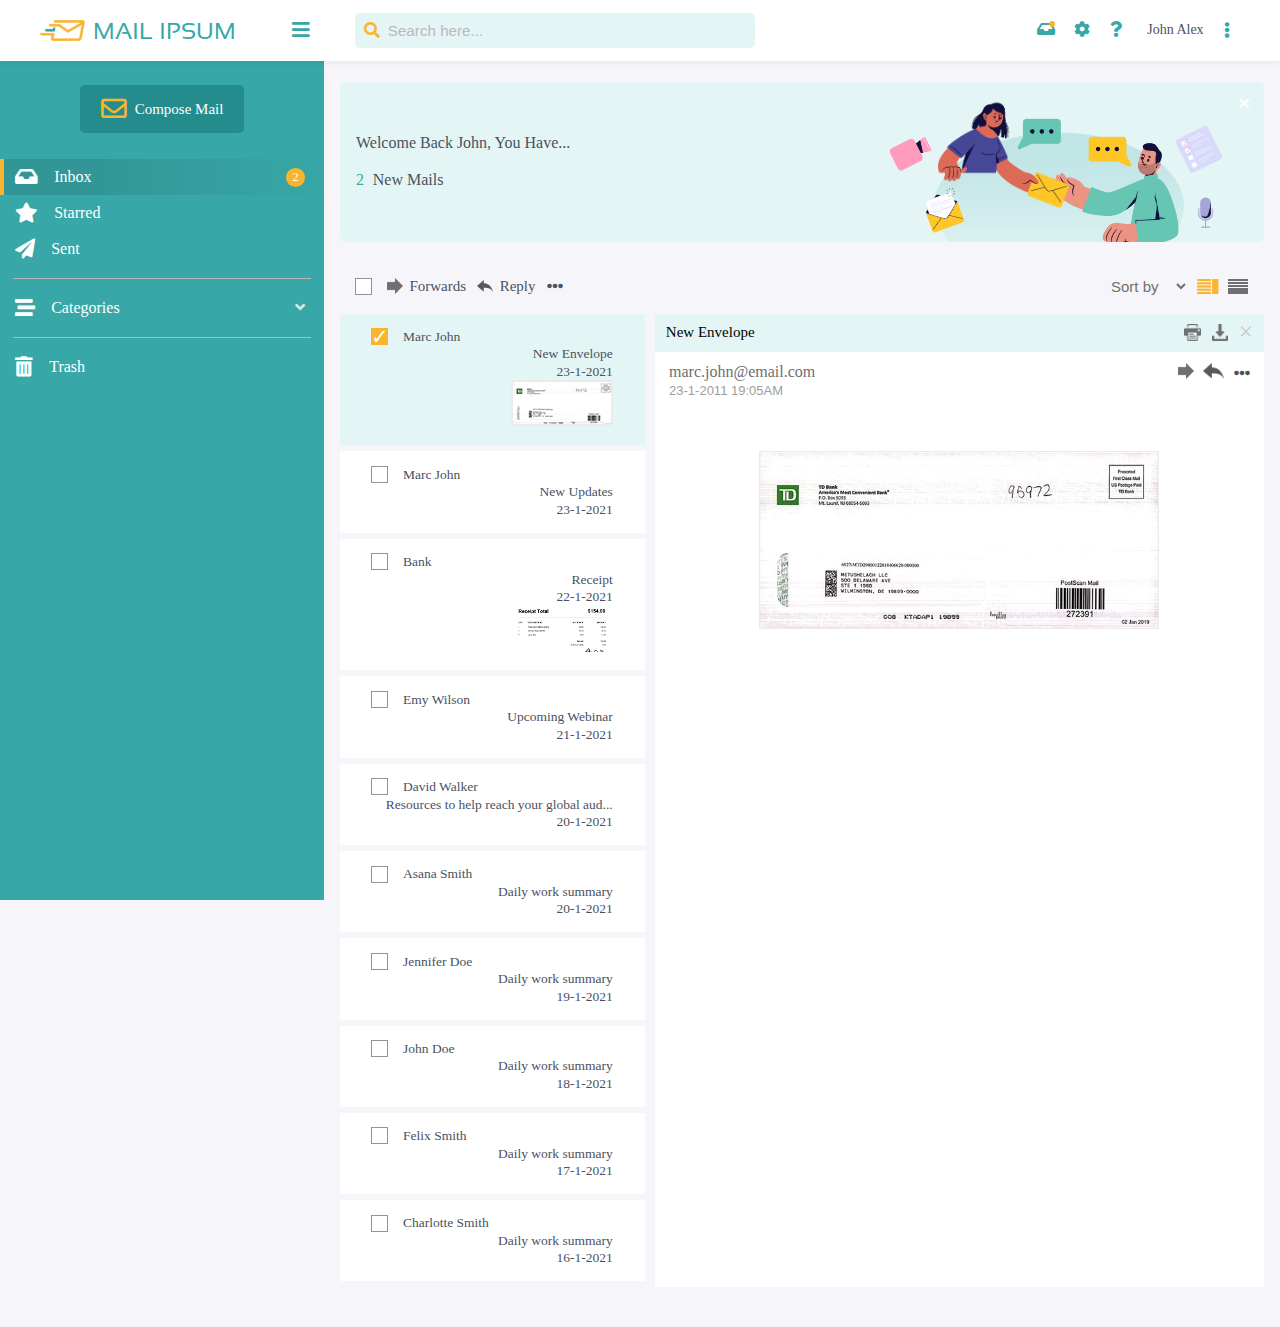
==== Static/index2.html @ b6749c0c "first commit" ====
<!DOCTYPE html>
<html lang="en" dir="ltr">

<head>
    <meta charset="UTF-8">
    <meta http-equiv="X-UA-Compatible" content="IE=edge">
    <meta name="viewport" content="width=device-width, initial-scale=1.0">
    <link rel="stylesheet" href="../Style/index.css" />
    <link rel="stylesheet" href="../Assets/fontawesome-free-5.15.4-web/css/all.min.css" />
    <title>Mail Ipsum</title>
</head>

<body>  
    <!-- app root -->
    <div id="app">
            <!-- header -->
            <header class="header">
                <div class="header--inner flex-row-center">
                    <div class="logo--box flex-row-center">
                        <div class="logo--box--inner flex-row">
                            <img class="logo" src="../Assets/Electron-Builder.png" alt="logo" />
                            <span>Mail Ipsum</span>  
                        </div>
                        <label class="nav--toggler with__active__effect" type="checkbox" for="navToggler" name="navToggler">
                            <i class="fas fa-bars"></i>
                        </label>
                    </div>
                    <div class="header--toolbox--nav flex-row">
                        <div class="header--middle flex-row-center">
                            <form class="search--bar">
                                <i class="fas fa-search"></i>
                                <input type="text" autocomplete="true" spellcheck="true" id="searchBar" placeholder="Search here..." />
                            </form>
                        </div>
                        <div class="header--right flex-row-center">
                            <nav class="header--nav">
                                <ul class="flex-row-center">
                                    <li><a href="#"><i class="fas fa-inbox notified"></i></a></li>
                                    <li><a href="#"><i class="fas fa-cog"></i></a></li>
                                    <li><a href="#"><i class="fas fa-question"></i></a></li>
                                </ul>
                            </nav>
                            <div class="user--info flex-row-center">
                                <span>John Alex</span>
                                <i class="fas fa-ellipsis-v with__active__effect"></i>
                            </div>
                        </div>  
                    </div>
                </div>
            </header> 

        <main id="appLayout" class="flex-row">
                <!-- nav toggler -->
                <input type="checkbox" id="navToggler" name="navToggler" />
            <!-- sidebar -->
            <aside id="sidebar">
                <div class="sidebar--top">
                    <div class="sidebar--top--inner flex-row">
                        <button><i class="far fa-envelope"></i> <span>Compose Mail</span></button>   
                    </div>
                </div>
                <nav class="sidebar--nav">
                    <ul class="nav--group">
                        <li class="active__route">
                            <a href="#">
                                <i class="fas fa-inbox"></i>
                                <span>Inbox</span>
                            </a>
                            <span class="notifications__count"><i>2</i></span>
                        </li>
                        <li>
                            <a href="#">
                                <i class="fas fa-star"></i>
                                <span>Starred</span>
                            </a>
                            <span class="notifications__count"></span>
                        </li>
                        <li>
                            <a href="#">
                                <i class="fas fa-paper-plane"></i>
                                <span>Sent</span>
                            </a>
                            <span class="notifications__count"></span>
                        </li>
                    </ul>
                    <div class="nav--divider"></div>
                    <ul class="nav--group">
                        <li class="collapsable--nav--list">
                            <div id="categoriesCollapser" class="flex-row-center">
                                    <a href="#">
                                        <i class="fas fa-stream"></i> 
                                        <span>Categories</span>
                                    </a>
                                    <span >
                                       <span class="notifications__count"></span>  
                                       <i class="fas fa-angle-down categories--expansion--indicator"></i>    
                                    </span>
                            </div>

                            <ul class="categories--nested--list">
                                <li><a href="#">social</a></li>
                                <li><a href="#">updates</a></li>
                                <li><a href="#">Forums</a></li>
                                <li><a href="#">Promotions</a></li>
                            </ul>
                        </li>
                    </ul>
                    <div class="nav--divider"></div>
                    <ul class="nav--group">
                        <li>
                            <a href="#">
                                <i class="fas fa-trash-alt"></i>
                                <span>Trash</span>
                            </a>
                            <span class="notifications__count"></span>
                        </li>
                    </ul>
                </nav>
            </aside>
            <!-- screens -->
            <section id="screens">
                <div class="screens--inner">
                    <!-- message alert -->
                    <div class="msg--alert flex-row"> 
                        <span class="close__alert">&times;</span>
                        <div class="message--text">
                            <p>
                                <strong>Welcome Back John,</strong>
                                You have...
                            </p>
                            <br />
                            <p>
                                <strong class="highlight">2</strong>  
                                New Mails
                            </p>
                        </div>
                        <div class="message--art">
                            <div class="art--circle">
                                <img class="art__msg__woman" alt="" src="../Assets/958ec0eab3eb37adb05990e3848cdf75.png"/>
                                <img class="art__msg__man" alt="" src="../Assets/060139968bece9aef2ef6c5a37c07486.png"/>
                                <img class="art__woman" alt="" src="../Assets/531dca65ab46dd3497db791d394683af.png"/>
                                <img class="art__man" alt="" src="../Assets/079ce535c5fac0b1ce00e9073f31480f.png"/>
                                <img class="art__msg__evelope" alt="" src="../Assets/a2243d018b46805623d3606b695251f4.png"/>
                                <img class="art__cam" alt="" src="../Assets/89f99aacda6576ec91ab957ff9654a57.png"/>
                                <img class="art__notes" alt="" src="../Assets/7ec743c0b4843f529fd54a1ffdb56cbe.png">
                                <img class="art__mic" alt="" src="../Assets/1afcfb9bcef2c232f504c30275015518.png">
                            </div>
                        </div>
                    </div>
                    <!-- grid -->
                    <div id="grid">
                        <div class="grid--inner">
                            <div class="grid--header grid-row flex-row">
                                <div class="gr--header--left flex-row-center">
                                    <input type="checkbox" name="grid--checkbox" />
                                    <div class="upper--toolbox flex-row-center">
                                      <img src="../Assets/883ced66d65297425d2abbce168692fa.png" alt=""/>
                                      <span>Forwards</span>  
                                    </div>
                                    <div class="upper--toolbox flex-row-center">
                                      <img src="../Assets/681166315a29b28bfdde437fd691f94c.png" alt=""/>
                                      <span>Reply</span> 
                                    </div>
                                    <i class="fas fa-ellipsis-h"></i>
                                </div>
                                <div class="gr--header--right flex-row-center">
                                    <select >
                                        <option disabled selected>Sort by</option>
                                        <option>option #1</option>
                                        <option>option #2</option>
                                    </select>
                                    <div class="sort--btns flex-row">
                                        <a href="../index.html">
                                            <img src="../Assets/e0958343efb0f6c6346195f4654121c8.png" alt="sort up"/> 
                                        </a>
                                       <a href="./index2.html">
                                            <img src="../Assets/641b4a4e8b73e8cda65ac38c469f146d.png" alt="sort down"/>
                                       </a>
                                    </div>
                                </div>
                            </div>
                            <div class="reply--grid flex-row">
                                <table id="gridData" >
                                    <tbody data-grid-type="2" class="grid--body">
                                          <!-- data is statically generated from fixtures -->
                                    </tbody>
                                </table>
                                <div class="reply--envelope">
                                    <div class="env--header flex-row-center">
                                        <p>New Envelope</p>
                                        <div class="env--tools flex-row-center">
                                            <img src="../Assets/3829c4826843c9b62bb0d5764239a38a.png" alt=""/>
                                            <img src="../Assets/e9c4a0856d335a7aa000b9d6a5afe695.png" alt=""/>
                                            <span>&times;</span>
                                        </div>
                                    </div>
                                    <div class="env--body">
                                        <div class="body--top flex-row">
                                            <div class="sender--info">
                                                <p>marc.john@email.com</p>
                                                <small>23-1-2011 19:05AM</small>
                                            </div>
                                            <div class="email--tools">
                                                <img src="../Assets/883ced66d65297425d2abbce168692fa.png" alt="" />
                                                <img src="../Assets/681166315a29b28bfdde437fd691f94c.png" alt="" />
                                                <i class="fas fa-ellipsis-h"></i>
                                            </div>
                                        </div>
                                        <div class="env--content">
                                            <img src="../Assets/61d56f37b81be7203b70d1c8463e7c96.png" alt="" loading="lazy"/>
                                        </div>
                                    </div>
                                </div>
                            </div>
                        </div>
                    </div>
                </div>
            </section>
        </main>  

    </div>
    <!-- Scripts -->
    <script defer src="../Scripts/script.js" ></script>
</body>

</html>
---- Style/index.css ----
@import url(../Assets/Fonts/fonts.css);
* {
  padding: 0;
  margin: 0;
}

*,
*:before,
*:after {
  -webkit-box-sizing: border-box;
          box-sizing: border-box;
}

html {
  line-height: 1.15;
  -webkit-text-size-adjust: 100%;
}

html,
body {
  height: 100%;
  width: 100%;
}

body,
#app {
  background-color: var(--more-lighter-gray);
  -webkit-user-select: none;
     -moz-user-select: none;
      -ms-user-select: none;
          user-select: none;
  min-height: 100vh;
  overflow-x: hidden;
  font-family: Fira Sans, sans-serif;
}

/* Root */
:root {
  /* Paddings */
  --desktop-padding-top: 80px;
  --desktop-padding-bottom: 30px;
  --padding-sides: 9vw;
  /* margins */
  --default-layout-size: 324px;
  --minimized-layout-size: 50px;
  --player-height-size: 80px;
  /* heights */
  --height-header: 50px;
  /* colors */
  --primary-clr: #38A7A7;
  --secondary-clr: #E4F5F5;
  --tertiary-clr: #F9B52E;
  --quaternary-clr: #ffffff;
  --dark-gray: #B8B8B8;
  --ultra-white: #fff;
  --ultra-black: #000;
  --gray: #dbdbdb;
  --light-gray: #bababa;
  --lighter-gray: #e4e4e4;
  --more-lighter-gray: #F6F6FA;
  --text-gray: #74706b;
  --text-black: #4a525f;
  --text-dark-black: #363636;
  --dark-green: #248C8C;
  --light-red: #ed4956;
  --light-primary-clr: rgba(49, 194, 124, 0.12);
  --transparent-black: rgba(0, 0, 0, 0.1);
  --dark-yellow: rgb(66, 62, 3);
  /* letter spacing */
  --spacing: 0.25rem;
  /* border radius */
  --radius: 0.5rem;
  --radius-curved: 1.5rem;
  --main-radius: 5px;
  /* font-sizes */
  /* static */
  --font-size-sm: 14px;
  /* responsize */
  --font-size-x-small: 0.75em;
  --font-size-small: 0.875em;
  --font-size-medium: 0.95em;
  --font-size-medium-x: 1.2em;
  --font-size-large: 1.25em;
  --font-size-x-large: 1.5em;
  --font-size-xx-large: 1.6rem;
  --font-size-xxx-large: 1.8em;
  /* font weights */
  --font-weight: 400;
  --font-weight-medium: 500;
  --font-weight-heavy: 700;
  --font-weight-x-heavy: 900;
  /* font families */
  --font-fam-main: serif;
  /* transitions */
  --transition-mild: 500ms ease all;
  --transition-medium: all 1s ease;
  --transition-normal: all 0.3s linear;
  --row-transition-3s: 0.3s linear;
  --row-transition-2s: 0.2s linear;
  /* font families */
  --main-font-fam: "Roboto", "sans-serif";
  --sansation-font-fam: "Sansation", "sans-serif";
  /* shadows */
  --header-shadow: 0 1px 6px rgba(0, 0, 0, 0.08);
  --slight-shadow: 0 1px 15px rgba(0, 0, 0, 0.08);
  --light-shadow: 0 5px 15px rgba(0, 0, 0, 0.1);
  --dark-shadow: 0 5px 15px rgba(0, 0, 0, 0.2);
  /* z-index's */
  --z-header-close-btn: 10;
  --z-header: 150;
  --z-sidebar: 100;
  --z-modal-backdrop: 300;
  --z-modal-inner: 350;
}

/* themes */
/* Global classes */
img {
  overflow: hidden;
}

h1,
h2,
h3,
h4,
h5,
h6 {
  font-style: normal;
  font-family: var(--main-font-fam);
  margin-top: 0;
}

h1,
h2,
h3,
h4,
h5,
h6,
p,
strong,
span,
i {
  font-family: var(--main-font-fam);
  color: var(--text-black);
}

.modal--backdrop {
  position: fixed;
  inset: 0 0;
  width: 100%;
  height: 100vh;
  background-color: rgba(0, 0, 0, 0.5);
}

.flex-row {
  display: -webkit-box;
  display: -ms-flexbox;
  display: flex;
  -webkit-box-orient: horizontal;
  -webkit-box-direction: normal;
      -ms-flex-direction: row;
          flex-direction: row;
}

.flex-row-center {
  display: -webkit-box;
  display: -ms-flexbox;
  display: flex;
  -webkit-box-orient: horizontal;
  -webkit-box-direction: normal;
      -ms-flex-direction: row;
          flex-direction: row;
  -webkit-box-align: center;
      -ms-flex-align: center;
          align-items: center;
}

.flex-column {
  display: -webkit-box;
  display: -ms-flexbox;
  display: flex;
  -webkit-box-orient: vertical;
  -webkit-box-direction: normal;
      -ms-flex-direction: column;
          flex-direction: column;
}

.disabled {
  cursor: not-allowed;
  opacity: 0.5;
}

.with__active__effect:active {
  background-color: var(--secondary-clr);
  border-radius: 0.2rem;
}

.highlight {
  color: var(--primary-clr);
}

table {
  border-collapse: collapse;
  margin: 0;
  padding: 0;
  width: 100%;
}

/* --xx-- Global classes end --xx-- */
#app #navToggler {
  display: none;
}

#app #navToggler:checked + aside#sidebar {
  width: var(--minimized-layout-size) !important;
}

@media only screen and (min-width: 670px) {
  #app #navToggler:checked + aside#sidebar .sidebar--nav .nav--group span, #app #navToggler:checked + aside#sidebar .sidebar--top .sidebar--top--inner {
    display: none;
  }
  #app #navToggler:checked + aside#sidebar .categories--nested--list.expanded {
    height: 0;
  }
}

#app header.header {
  position: fixed;
  top: 0;
  width: 100%;
  left: 0;
  z-index: var(--z-header);
  -webkit-box-shadow: var(--header-shadow);
          box-shadow: var(--header-shadow);
}

#app header.header .header--inner {
  margin-right: 0rem;
  width: 100%;
  width: 100%;
  padding: 0.8rem 2.5rem;
  background-color: var(--quaternary-clr);
}

#app header.header .header--inner .header--toolbox--nav {
  width: 100%;
  -webkit-box-align: center;
      -ms-flex-align: center;
          align-items: center;
  -webkit-box-pack: justify;
      -ms-flex-pack: justify;
          justify-content: space-between;
}

#app header.header .header--inner .nav--toggler {
  cursor: pointer;
  display: -ms-grid;
  display: grid;
  place-content: center;
  padding: 0.1rem 0.5rem;
  margin-right: 0.3rem;
}

#app header.header .header--inner .nav--toggler i {
  font-size: var(--font-size-large);
  color: var(--primary-clr);
}

#app header.header .header--inner .logo--box {
  width: 300px;
  -webkit-box-align: center;
      -ms-flex-align: center;
          align-items: center;
}

#app header.header .header--inner .logo--box .logo--box--inner {
  margin-right: 3rem;
}

#app header.header .header--inner .logo--box .logo--box--inner img.logo {
  margin-right: 0.5rem;
  width: 45px;
  -o-object-fit: contain;
     object-fit: contain;
}

#app header.header .header--inner .logo--box .logo--box--inner span {
  white-space: nowrap;
  font-weight: 500;
  color: var(--primary-clr);
  text-transform: uppercase;
  font-size: var(--font-size-x-large);
  font-family: var(--sansation-font-fam);
}

#app header.header .header--middle {
  -ms-flex-item-align: start;
      align-self: flex-start;
}

#app header.header .header--middle .search--bar {
  width: 100%;
  position: relative;
}

#app header.header .header--middle .search--bar i.fa-search {
  position: absolute;
  top: 50%;
  -webkit-transform: translate(0, -50%);
          transform: translate(0, -50%);
  left: 0.6rem;
  color: var(--tertiary-clr);
}

#app header.header .header--middle .search--bar input#searchBar {
  width: 400px;
  padding: 0.5rem 0.5rem 0.5rem 2rem;
  background-color: var(--secondary-clr);
  border: none;
  border-radius: var(--main-radius);
  font-size: var(--font-size-medium);
  border: 1px solid transparent;
  -webkit-transition: var(--row-transition-3s);
  transition: var(--row-transition-3s);
  -webkit-transition-property: border-color;
  transition-property: border-color;
  color: var(--text-black);
}

#app header.header .header--middle .search--bar input#searchBar::-webkit-input-placeholder {
  color: var(--light-gray);
  font-weight: var(--font-weight-medium);
}

#app header.header .header--middle .search--bar input#searchBar:-ms-input-placeholder {
  color: var(--light-gray);
  font-weight: var(--font-weight-medium);
}

#app header.header .header--middle .search--bar input#searchBar::-ms-input-placeholder {
  color: var(--light-gray);
  font-weight: var(--font-weight-medium);
}

#app header.header .header--middle .search--bar input#searchBar::placeholder {
  color: var(--light-gray);
  font-weight: var(--font-weight-medium);
}

#app header.header .header--middle .search--bar input#searchBar:hover {
  border-color: var(--gray);
}

#app header.header .header--middle .search--bar input#searchBar:focus {
  outline: none;
  border-color: var(--primary-clr);
}

#app header.header .header--right .header--nav {
  margin-right: 1rem;
}

#app header.header .header--right .header--nav ul {
  padding: 0;
  list-style: none;
}

#app header.header .header--right .header--nav ul li {
  padding: 0;
}

#app header.header .header--right .header--nav ul li a {
  padding: 0.7rem 0.6rem;
  margin-right: 0.2rem;
  color: var(--primary-clr);
}

#app header.header .header--right .header--nav ul li a:last-of-type {
  margin-right: 0;
}

#app header.header .header--right .header--nav ul li a i {
  color: inherit;
}

#app header.header .header--right .header--nav ul li a:hover {
  -webkit-filter: brightness(1.1);
          filter: brightness(1.1);
}

#app header.header .header--right .header--nav ul li a i.notified {
  position: relative;
}

#app header.header .header--right .header--nav ul li a i.notified::after {
  content: "";
  position: absolute;
  top: 0;
  right: 0;
  border-radius: 50%;
  width: 6px;
  height: 6px;
  background-color: var(--tertiary-clr);
}

#app header.header .header--right .header--nav ul li:active {
  background-color: var(--secondary-clr);
  border-radius: 0.2rem;
}

#app header.header .header--right .user--info span {
  margin-right: 0.7rem;
  text-transform: capitalize;
  font-size: var(--font-size-sm);
}

#app header.header .header--right .user--info i {
  padding: 0.2rem 0.6rem;
  cursor: pointer;
  color: var(--primary-clr);
}

#app #appLayout {
  padding: 0;
}

#app #appLayout #sidebar {
  overflow: auto hidden;
  width: var(--default-layout-size);
  height: 100vh;
  background-color: var(--primary-clr);
  position: fixed;
  top: 0;
  left: 0;
  -webkit-transition: 0.3s linear;
  transition: 0.3s linear;
  -webkit-transition-property: width, background-color;
  transition-property: width, background-color;
  z-index: var(--z-sidebar);
  padding: calc(var(--height-header) + 1rem) 0 1rem 0rem;
}

#app #appLayout #sidebar .sidebar--top {
  min-height: 40px;
}

#app #appLayout #sidebar .sidebar--top .sidebar--top--inner {
  padding: 1.2rem;
  -webkit-box-align: center;
      -ms-flex-align: center;
          align-items: center;
  -webkit-box-pack: center;
      -ms-flex-pack: center;
          justify-content: center;
}

#app #appLayout #sidebar .sidebar--top .sidebar--top--inner button {
  cursor: pointer;
  display: -webkit-box;
  display: -ms-flexbox;
  display: flex;
  -webkit-box-align: center;
      -ms-flex-align: center;
          align-items: center;
  border: none;
  border-radius: var(--main-radius);
  -webkit-transition: var(--row-transition-3s);
  transition: var(--row-transition-3s);
  -webkit-transition-property: -webkit-filter;
  transition-property: -webkit-filter;
  transition-property: filter;
  transition-property: filter, -webkit-filter;
  white-space: nowrap;
  text-overflow: ellipsis;
  overflow: hidden;
  max-width: 100%;
  background-color: var(--dark-green);
  padding: 0.7rem 1.3rem;
}

#app #appLayout #sidebar .sidebar--top .sidebar--top--inner button i {
  color: var(--tertiary-clr);
  margin-right: 0.5rem;
  font-size: var(--font-size-xx-large);
}

#app #appLayout #sidebar .sidebar--top .sidebar--top--inner button span {
  text-transform: capitalize;
  font-size: 15px;
  color: var(--ultra-white);
}

#app #appLayout #sidebar .sidebar--top .sidebar--top--inner button:hover {
  -webkit-filter: brightness(0.92);
          filter: brightness(0.92);
}

#app #appLayout #sidebar .sidebar--nav .nav--divider {
  background-color: var(--dark-gray);
  height: 1px;
  width: 92%;
  margin: 0.3rem auto 0.3rem;
}

#app #appLayout #sidebar .sidebar--nav ul.nav--group {
  padding: 0.4rem 0 0.4rem;
  list-style: none;
}

#app #appLayout #sidebar .sidebar--nav ul.nav--group li {
  cursor: pointer;
  border-left: 4px solid transparent;
  display: -webkit-box;
  display: -ms-flexbox;
  display: flex;
  -webkit-box-align: center;
      -ms-flex-align: center;
          align-items: center;
  -webkit-box-pack: justify;
      -ms-flex-pack: justify;
          justify-content: space-between;
  padding: 0.5rem 0.6rem 0.5rem 0.7rem;
  -webkit-transition: var(--row-transition-3s);
  transition: var(--row-transition-3s);
  -webkit-transition-property: background, border-color;
  transition-property: background, border-color;
}

#app #appLayout #sidebar .sidebar--nav ul.nav--group li a {
  display: -webkit-box;
  display: -ms-flexbox;
  display: flex;
  -webkit-box-align: center;
      -ms-flex-align: center;
          align-items: center;
  color: var(--ultra-white);
  text-decoration: none;
}

#app #appLayout #sidebar .sidebar--nav ul.nav--group li a i {
  margin-right: 1rem;
  color: inherit;
  font-size: var(--font-size-large);
}

#app #appLayout #sidebar .sidebar--nav ul.nav--group li a span {
  text-transform: capitalize;
  color: inherit;
}

#app #appLayout #sidebar .sidebar--nav ul.nav--group li:hover {
  background-color: rgba(229, 245, 245, 0.1);
}

#app #appLayout #sidebar .sidebar--nav ul.nav--group li .notifications__count {
  margin-right: 0.6rem;
}

#app #appLayout #sidebar .sidebar--nav ul.nav--group li .notifications__count i {
  border-radius: 50%;
  font-style: normal;
  text-align: center;
  padding: 0.150rem 0.4rem;
  background-color: var(--tertiary-clr);
  color: var(--ultra-white);
  font-size: var(--font-size-x-small);
}

#app #appLayout #sidebar .sidebar--nav ul.nav--group li.active__route {
  border-left-color: var(--tertiary-clr);
  background: -webkit-gradient(linear, left top, right top, color-stop(30%, rgba(0, 0, 0, 0.1)), to(#38a7a7));
  background: linear-gradient(to right, rgba(0, 0, 0, 0.1) 30%, #38a7a7);
}

#app #appLayout #sidebar .sidebar--nav ul.nav--group li.collapsable--nav--list {
  display: block;
  width: 100%;
}

#app #appLayout #sidebar .sidebar--nav ul.nav--group li.collapsable--nav--list:hover {
  background-color: transparent;
}

#app #appLayout #sidebar .sidebar--nav ul.nav--group li.collapsable--nav--list #categoriesCollapser {
  -webkit-box-pack: justify;
      -ms-flex-pack: justify;
          justify-content: space-between;
}

#app #appLayout #sidebar .sidebar--nav ul.nav--group li.collapsable--nav--list #categoriesCollapser .categories--expansion--indicator {
  padding: 0rem 0.6rem;
  color: var(--lighter-gray);
  -webkit-transition: -webkit-transform var(--row-transition-2s);
  transition: -webkit-transform var(--row-transition-2s);
  transition: transform var(--row-transition-2s);
  transition: transform var(--row-transition-2s), -webkit-transform var(--row-transition-2s);
}

#app #appLayout #sidebar .sidebar--nav ul.nav--group li.collapsable--nav--list .categories--nested--list {
  -webkit-transition: var(--row-transition-3s);
  transition: var(--row-transition-3s);
  -webkit-transition-property: height;
  transition-property: height;
  padding-left: 1.3rem;
  height: 0;
  overflow: hidden;
}

#app #appLayout #sidebar .sidebar--nav ul.nav--group li.collapsable--nav--list .categories--nested--list li {
  text-transform: capitalize;
}

#app #appLayout #sidebar .sidebar--nav ul.nav--group li.collapsable--nav--list .categories--nested--list li:first-child {
  margin-top: 0.6rem;
}

#app #appLayout #sidebar .sidebar--nav ul.nav--group li.collapsable--nav--list ul.categories--nested--list.expanded {
  height: auto;
}

#app #appLayout section#screens {
  width: 100%;
  display: block;
  position: relative;
  padding-top: calc(var(--height-header) + 1rem);
  margin-left: var(--default-layout-size);
  min-height: 100vh;
  -webkit-transition: var(--row-transition-3s);
  transition: var(--row-transition-3s);
  -webkit-transition-property: margin-left, background-color;
  transition-property: margin-left, background-color;
}

#app #appLayout section#screens .screens--inner {
  width: 100%;
  padding: 1rem;
}

#app #appLayout section#screens .screens--inner .msg--alert {
  position: relative;
  padding: 0.4rem 1rem;
  width: 100%;
  -webkit-box-align: center;
      -ms-flex-align: center;
          align-items: center;
  -webkit-box-pack: justify;
      -ms-flex-pack: justify;
          justify-content: space-between;
  -ms-flex-wrap: wrap;
      flex-wrap: wrap;
  background-color: var(--secondary-clr);
  border-radius: var(--main-radius);
  overflow: hidden;
}

#app #appLayout section#screens .screens--inner .msg--alert .close__alert {
  cursor: pointer;
  z-index: var(--z-header-close-btn);
  position: absolute;
  top: 0.5rem;
  color: var(--ultra-white);
  right: 0.8rem;
  font-size: var(--font-size-x-large);
  font-weight: var(--font-weight-heavy);
}

#app #appLayout section#screens .screens--inner .msg--alert .message--text p {
  text-transform: capitalize;
  font-weight: 300;
}

#app #appLayout section#screens .screens--inner .msg--alert .message--text .highlight {
  margin-right: 0.3rem;
}

#app #appLayout section#screens .screens--inner .msg--alert .message--art {
  position: relative;
  min-height: 147px;
}

#app #appLayout section#screens .screens--inner .msg--alert .message--art .art--circle {
  position: absolute;
  bottom: -50%;
  -webkit-transform: translate(0, -20%);
          transform: translate(0, -20%);
  width: 250px;
  height: 100%;
  right: 4rem;
  border-radius: 50%;
  background: -webkit-gradient(linear, left top, left bottom, color-stop(20%, rgba(56, 167, 167, 0.2)), to(#e4f5f5));
  background: linear-gradient(to bottom, rgba(56, 167, 167, 0.2) 20%, #e4f5f5);
}

#app #appLayout section#screens .screens--inner .msg--alert .message--art .art--circle img {
  -o-object-fit: contain;
     object-fit: contain;
}

#app #appLayout section#screens .screens--inner .msg--alert .message--art .art--circle .art__woman, #app #appLayout section#screens .screens--inner .msg--alert .message--art .art--circle .art__man, #app #appLayout section#screens .screens--inner .msg--alert .message--art .art--circle .art__msg__woman, #app #appLayout section#screens .screens--inner .msg--alert .message--art .art--circle .art__msg__man, #app #appLayout section#screens .screens--inner .msg--alert .message--art .art--circle .art__msg__evelope, #app #appLayout section#screens .screens--inner .msg--alert .message--art .art--circle .art__cam, #app #appLayout section#screens .screens--inner .msg--alert .message--art .art--circle .art__notes, #app #appLayout section#screens .screens--inner .msg--alert .message--art .art--circle .art__mic {
  position: absolute;
}

#app #appLayout section#screens .screens--inner .msg--alert .message--art .art--circle .art__woman, #app #appLayout section#screens .screens--inner .msg--alert .message--art .art--circle .art__man {
  width: 131px;
}

#app #appLayout section#screens .screens--inner .msg--alert .message--art .art--circle .art__msg__woman, #app #appLayout section#screens .screens--inner .msg--alert .message--art .art--circle .art__msg__man {
  width: 50px;
}

#app #appLayout section#screens .screens--inner .msg--alert .message--art .art--circle .art__msg__woman {
  top: -20px;
  left: 80px;
}

#app #appLayout section#screens .screens--inner .msg--alert .message--art .art--circle .art__msg__man {
  top: 0;
  right: 50px;
}

#app #appLayout section#screens .screens--inner .msg--alert .message--art .art--circle .art__woman {
  top: -30px;
  left: 4px;
  z-index: 10;
}

#app #appLayout section#screens .screens--inner .msg--alert .message--art .art--circle .art__cam {
  top: 0;
  left: -45px;
  -webkit-transform: rotate(-27deg);
          transform: rotate(-27deg);
  width: 42px;
}

#app #appLayout section#screens .screens--inner .msg--alert .message--art .art--circle .art__msg__evelope {
  position: absolute;
  width: 37px;
  -webkit-transform: rotate(-20deg);
          transform: rotate(-20deg);
  left: -10px;
  bottom: 50px;
}

#app #appLayout section#screens .screens--inner .msg--alert .message--art .art--circle .art__man {
  right: 4px;
  z-index: 15px;
  bottom: 32px;
}

#app #appLayout section#screens .screens--inner .msg--alert .message--art .art--circle .art__notes {
  width: 42px;
  -webkit-transform: rotate(-26deg);
          transform: rotate(-26deg);
  top: -5px;
  right: -35px;
}

#app #appLayout section#screens .screens--inner .msg--alert .message--art .art--circle .art__mic {
  width: 17px;
  bottom: 50px;
  right: -30px;
}

#app #appLayout section#screens .screens--inner #grid {
  margin-top: 1.3rem;
  padding-bottom: 1.5rem;
}

#app #appLayout section#screens .screens--inner #grid .grid--inner .grid--header {
  color: #6F6F6F;
  background-color: transparent;
  -webkit-box-align: center;
      -ms-flex-align: center;
          align-items: center;
  -webkit-box-pack: justify;
      -ms-flex-pack: justify;
          justify-content: space-between;
  -ms-flex-wrap: wrap;
      flex-wrap: wrap;
  gap: 10px 0;
}

#app #appLayout section#screens .screens--inner #grid .grid--inner .grid--header .gr--header--left {
  color: #6F6F6F;
  -ms-flex-wrap: wrap;
      flex-wrap: wrap;
  gap: 10px 0;
}

#app #appLayout section#screens .screens--inner #grid .grid--inner .grid--header .gr--header--left .upper--toolbox {
  margin-right: 0.7rem;
}

#app #appLayout section#screens .screens--inner #grid .grid--inner .grid--header .gr--header--left .upper--toolbox img, #app #appLayout section#screens .screens--inner #grid .grid--inner .grid--header .gr--header--left .upper--toolbox span {
  cursor: pointer;
}

#app #appLayout section#screens .screens--inner #grid .grid--inner .grid--header .gr--header--left .upper--toolbox img {
  width: 16px;
  margin-right: 0.4rem;
  -o-object-fit: contain;
     object-fit: contain;
}

#app #appLayout section#screens .screens--inner #grid .grid--inner .grid--header .gr--header--left .upper--toolbox span {
  font-size: 15px;
  font-weight: var(--font-weight);
  text-transform: capitalize;
}

#app #appLayout section#screens .screens--inner #grid .grid--inner .grid--header .gr--header--right select {
  background: none;
  border: none;
  font-size: 15px;
  font-weight: var(--font-weight);
  color: inherit;
}

#app #appLayout section#screens .screens--inner #grid .grid--inner .grid--header .gr--header--right .sort--btns {
  -webkit-box-align: center;
      -ms-flex-align: center;
          align-items: center;
  margin-left: 0.5rem;
}

#app #appLayout section#screens .screens--inner #grid .grid--inner .grid--header .gr--header--right .sort--btns a {
  display: inline-block;
  cursor: pointer;
  height: 15px;
  background-color: transparent;
  border: none;
  margin-right: 0.5rem;
}

#app #appLayout section#screens .screens--inner #grid .grid--inner .grid--header .gr--header--right .sort--btns a:last-of-type {
  margin-right: 0;
}

#app #appLayout section#screens .screens--inner #grid .grid--inner .grid--header .gr--header--right .sort--btns a img {
  height: 100%;
  -o-object-fit: contain;
     object-fit: contain;
}

#app #appLayout section#screens .screens--inner #grid .grid--inner .fa-ellipsis-h {
  cursor: pointer;
}

#app #appLayout section#screens .screens--inner #grid .grid--inner .grid--td--inner {
  display: -webkit-box;
  display: -ms-flexbox;
  display: flex;
  -webkit-box-orient: horizontal;
  -webkit-box-direction: normal;
      -ms-flex-direction: row;
          flex-direction: row;
  -webkit-box-align: center;
      -ms-flex-align: center;
          align-items: center;
}

#app #appLayout section#screens .screens--inner #grid .grid--inner .grid-row {
  padding: 0.9rem 1rem;
}

#app #appLayout section#screens .screens--inner #grid .grid--inner .grid-row input[type="checkbox"] {
  margin-right: 1rem;
  width: 15px;
  height: 15px;
  -webkit-appearance: none;
     -moz-appearance: none;
          appearance: none;
  outline: 1px solid #949494;
  -webkit-box-shadow: none;
          box-shadow: none;
  font-size: 2em;
  background-color: var(--ultra-white);
}

#app #appLayout section#screens .screens--inner #grid .grid--inner .grid-row input[type="checkbox"]:checked {
  background-color: var(--tertiary-clr);
  outline-color: var(--tertiary-clr);
  position: relative;
}

#app #appLayout section#screens .screens--inner #grid .grid--inner .grid-row input[type="checkbox"]:checked:after {
  content: '\2713';
  color: white;
  position: absolute;
  top: 50%;
  left: 50%;
  -webkit-transform: translate(-50%, -50%);
          transform: translate(-50%, -50%);
  line-height: 1rem;
  font-size: 1.3rem;
  text-align: center;
}

#app #appLayout section#screens .screens--inner #grid .grid--inner #gridData {
  width: 100%;
  padding: 0;
  margin-top: 0.2rem;
}

#app #appLayout section#screens .screens--inner #grid .grid--inner #gridData .grid--body .grid__item {
  -webkit-transition: background-color var(--row-transition-3s);
  transition: background-color var(--row-transition-3s);
  font-size: 15px;
  line-height: 17.5px;
  border-bottom: 3px solid var(--more-lighter-gray);
  background-color: var(--ultra-white);
}

#app #appLayout section#screens .screens--inner #grid .grid--inner #gridData .grid--body .grid__item .favoried {
  color: var(--primary-clr);
}

#app #appLayout section#screens .screens--inner #grid .grid--inner #gridData .grid--body .grid__item:first-of-type {
  border-radius: 3px 3px 0 0;
}

#app #appLayout section#screens .screens--inner #grid .grid--inner #gridData .grid--body .grid__item:last-of-type {
  border-radius: 0 0 3px 3px;
}

#app #appLayout section#screens .screens--inner #grid .grid--inner #gridData .grid--body .grid__item .new--email--container {
  width: 30px;
  display: -ms-grid;
  display: grid;
  place-content: center;
}

#app #appLayout section#screens .screens--inner #grid .grid--inner #gridData .grid--body .grid__item .new--email--container .new__email {
  position: relative;
}

#app #appLayout section#screens .screens--inner #grid .grid--inner #gridData .grid--body .grid__item .new--email--container .new__email::after {
  content: "";
  position: absolute;
  inset: 50% 50%;
  -webkit-transform: translate(-50%, -50%);
          transform: translate(-50%, -50%);
  border-radius: 50%;
  width: 8px;
  height: 8px;
  background-color: var(--tertiary-clr);
}

#app #appLayout section#screens .screens--inner #grid .grid--inner #gridData .grid--body .grid__item img.attachment__img {
  width: 102px;
  height: 46px;
  -o-object-fit: cover;
     object-fit: cover;
}

#app #appLayout section#screens .screens--inner #grid .grid--inner #gridData .grid--body .grid__item.checked__item {
  background-color: var(--secondary-clr);
}

#app #appLayout section#screens .screens--inner #grid .grid--inner #gridData .grid--body[data-grid-type="1"] .grid__item:nth-child(1), #app #appLayout section#screens .screens--inner #grid .grid--inner #gridData .grid--body[data-grid-type="1"] .grid__item:nth-child(2) {
  font-weight: 600;
}

#app #appLayout section#screens .screens--inner #grid .grid--inner .reply--grid {
  width: 100%;
  gap: 0.8rem 10px;
  -webkit-box-flex: 0;
      -ms-flex: 0 90rem;
          flex: 0 90rem;
}

#app #appLayout section#screens .screens--inner #grid .grid--inner .reply--grid .new--email--container {
  display: none !important;
}

#app #appLayout section#screens .screens--inner #grid .grid--inner .reply--grid table#gridData {
  -ms-flex-preferred-size: 40%;
      flex-basis: 40%;
}

#app #appLayout section#screens .screens--inner #grid .grid--inner .reply--grid table thead {
  border: none;
  clip: rect(0 0 0 0);
  height: 1px;
  margin: -1px;
  overflow: hidden;
  padding: 0;
  position: absolute;
  width: 1px;
}

#app #appLayout section#screens .screens--inner #grid .grid--inner .reply--grid table tr {
  display: block;
  margin-bottom: .2em;
}

#app #appLayout section#screens .screens--inner #grid .grid--inner .reply--grid td.grid-td {
  height: auto;
}

#app #appLayout section#screens .screens--inner #grid .grid--inner .reply--grid table td {
  display: block;
  font-size: .9em;
  text-align: right;
}

#app #appLayout section#screens .screens--inner #grid .grid--inner .reply--grid table td:last-child {
  border-bottom: 0;
}

#app #appLayout section#screens .screens--inner #grid .grid--inner .reply--grid .reply--envelope {
  -ms-flex-preferred-size: 80%;
      flex-basis: 80%;
  -webkit-box-align: stretch;
      -ms-flex-align: stretch;
          align-items: stretch;
  margin-top: 0.2rem;
  background-color: var(--ultra-white);
}

#app #appLayout section#screens .screens--inner #grid .grid--inner .reply--grid .reply--envelope .env--header {
  padding: 0.3rem 0.7rem;
  background-color: var(--secondary-clr);
  -webkit-box-pack: justify;
      -ms-flex-pack: justify;
          justify-content: space-between;
}

#app #appLayout section#screens .screens--inner #grid .grid--inner .reply--grid .reply--envelope .env--header p {
  font-size: 15px;
  color: var(--ultra-black);
}

#app #appLayout section#screens .screens--inner #grid .grid--inner .reply--grid .reply--envelope .env--header .env--tools img, #app #appLayout section#screens .screens--inner #grid .grid--inner .reply--grid .reply--envelope .env--header .env--tools span {
  cursor: pointer;
}

#app #appLayout section#screens .screens--inner #grid .grid--inner .reply--grid .reply--envelope .env--header .env--tools img {
  height: 17px;
  -o-object-fit: contain;
     object-fit: contain;
  margin-right: 0.7rem;
}

#app #appLayout section#screens .screens--inner #grid .grid--inner .reply--grid .reply--envelope .env--header .env--tools span {
  font-size: 25px;
  color: #C9C9C9;
}

#app #appLayout section#screens .screens--inner #grid .grid--inner .reply--grid .reply--envelope .env--body .body--top {
  -webkit-box-pack: justify;
      -ms-flex-pack: justify;
          justify-content: space-between;
  padding: 0.7rem 0.9rem;
  -ms-flex-wrap: wrap;
      flex-wrap: wrap;
  gap: 0 13px;
}

#app #appLayout section#screens .screens--inner #grid .grid--inner .reply--grid .reply--envelope .env--body .body--top .sender--info p {
  color: #6F6F6F;
}

#app #appLayout section#screens .screens--inner #grid .grid--inner .reply--grid .reply--envelope .env--body .body--top .sender--info small {
  color: #9E9E9E;
  font-size: 13px;
}

#app #appLayout section#screens .screens--inner #grid .grid--inner .reply--grid .reply--envelope .env--body .body--top .email--tools img, #app #appLayout section#screens .screens--inner #grid .grid--inner .reply--grid .reply--envelope .env--body .body--top .email--tools span {
  cursor: pointer;
}

#app #appLayout section#screens .screens--inner #grid .grid--inner .reply--grid .reply--envelope .env--body .body--top .email--tools img {
  height: 16px;
  -o-object-fit: contain;
     object-fit: contain;
  margin-right: 0.3rem;
}

#app #appLayout section#screens .screens--inner #grid .grid--inner .reply--grid .reply--envelope .env--body .body--top .email--tools span {
  color: #6F6F6F;
}

#app #appLayout section#screens .screens--inner #grid .grid--inner .reply--grid .reply--envelope .env--body .env--content {
  width: 100%;
  margin-top: 2.5rem;
  text-align: center;
}

#app #appLayout section#screens .screens--inner #grid .grid--inner .reply--grid .reply--envelope .env--body .env--content img {
  -o-object-fit: fill;
     object-fit: fill;
  width: 400px;
}

@media only screen and (max-width: 980px) {
  #app header.header div.header--middle .search--bar input#searchBar {
    width: 100%;
  }
  #app #appLayout section#screens .screens--inner .msg--alert {
    -webkit-box-orient: vertical !important;
    -webkit-box-direction: normal !important;
        -ms-flex-direction: column !important;
            flex-direction: column !important;
    -webkit-box-align: start;
        -ms-flex-align: start;
            align-items: flex-start;
    -webkit-box-pack: start;
        -ms-flex-pack: start;
            justify-content: flex-start;
  }
  #app #appLayout section#screens .screens--inner .msg--alert .message--art {
    display: none;
  }
  #app #appLayout section#screens .screens--inner .msg--alert .message--art .art--circle {
    left: 50%;
    margin: 0 auto;
  }
  #app #appLayout .reply--grid {
    width: 100%;
    -webkit-box-orient: vertical;
    -webkit-box-direction: reverse;
        -ms-flex-direction: column-reverse;
            flex-direction: column-reverse;
  }
  #app #appLayout table {
    border: 0;
  }
  #app #appLayout table thead {
    border: none;
    clip: rect(0 0 0 0);
    height: 1px;
    margin: -1px;
    overflow: hidden;
    padding: 0;
    position: absolute;
    width: 1px;
  }
  #app #appLayout table tr {
    display: block;
    margin-bottom: .2em;
  }
  #app #appLayout table td {
    display: block;
    font-size: .9em;
    text-align: right;
  }
  #app #appLayout table td:last-child {
    border-bottom: 0;
  }
}

@media only screen and (max-width: 760px) {
  :root {
    --font-size-x-large: 1.3em;
    --minimized-layout-size: 90%;
  }
  .logo--box {
    width: auto;
  }
  #app aside#sidebar#sidebar {
    width: 0;
  }
  #app section#screens#screens {
    margin-left: 0;
  }
  #app header.header .header--inner {
    width: 100%;
    padding: 0.8rem 1em;
    -webkit-box-align: start;
        -ms-flex-align: start;
            align-items: flex-start;
    gap: 0.6rem 0;
  }
  #app header.header .header--inner .logo--box {
    width: 100%;
    -webkit-box-align: start;
        -ms-flex-align: start;
            align-items: flex-start;
    -webkit-box-pack: justify;
        -ms-flex-pack: justify;
            justify-content: space-between;
  }
  #app header.header .header--inner .header--toolbox--nav {
    display: block;
  }
  #app header.header .header--inner .header--toolbox--nav .header--right {
    -webkit-box-pack: justify;
        -ms-flex-pack: justify;
            justify-content: space-between;
    padding-top: 0.6rem;
  }
  #app header.header .header--inner .header--toolbox--nav div.header--middle .search--bar input#searchBar {
    width: 100%  !important;
  }
  #app header.header .header--toolbox--nav, #app header.header .header--inner {
    -webkit-box-orient: vertical;
    -webkit-box-direction: normal;
        -ms-flex-direction: column;
            flex-direction: column;
  }
  #app #appLayout aside#sidebar, #app #appLayout section#screens {
    padding-top: 126px;
  }
  #app #appLayout aside#sidebar .sidebar--top button {
    padding: 0.6rem 1rem;
  }
  #app #appLayout section#screens .screens--inner .msg--alert {
    padding: 0.7rem 0.7rem;
  }
  #app #appLayout .env--content img {
    width: 90%;
  }
}

@media only screen and (max-width: 300px) {
  #app header.header .header--inner {
    padding: 0.8rem 0.5em;
  }
}

@media only screen and (min-width: 670px) {
  #app #appLayout aside#sidebar:hover {
    width: var(--default-layout-size) !important;
  }
  #app #appLayout aside#sidebar:hover .sidebar--nav .nav--group span, #app #appLayout aside#sidebar:hover .sidebar--top .sidebar--top--inner {
    display: -webkit-box;
    display: -ms-flexbox;
    display: flex;
  }
  #app #appLayout td.grid-td {
    padding: 0 1rem;
    height: 60px;
  }
  #app .search--bar {
    margin-left: 2rem;
  }
  #app #navToggler:checked ~ section#screens {
    margin-left: var(--minimized-layout-size) !important;
  }
}
/*# sourceMappingURL=index.css.map */
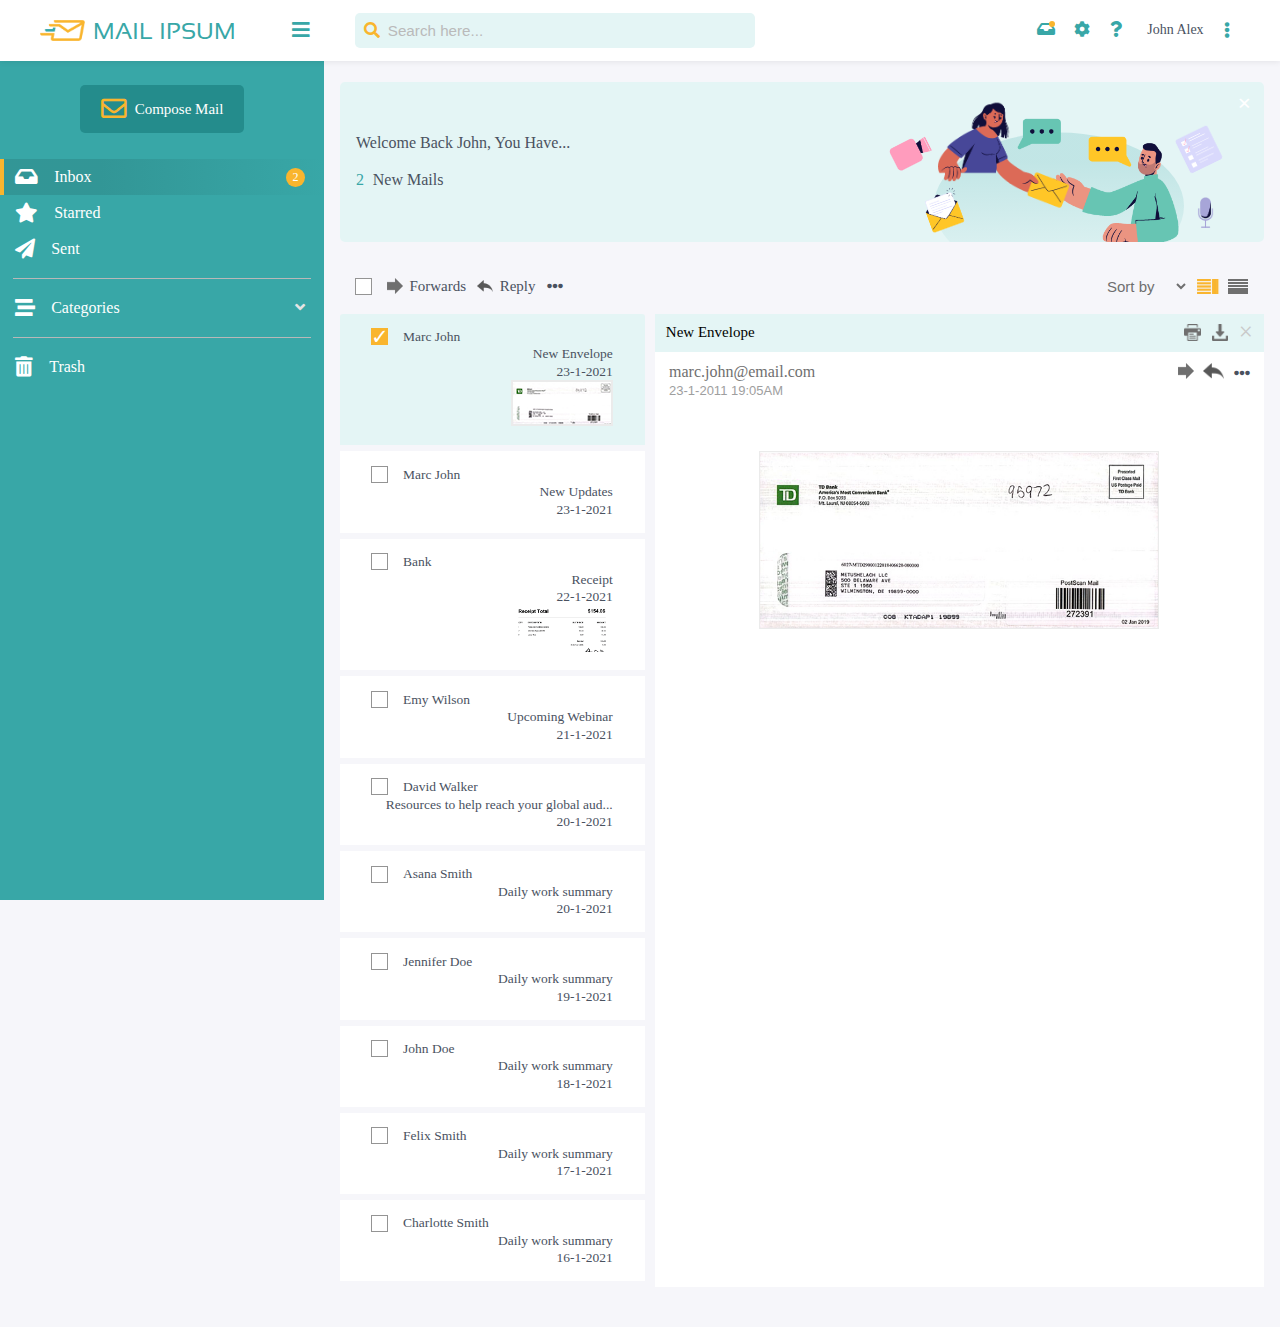
==== commit 5b74d834: "enhance seo" ====
--- a/Static/index2.html
+++ b/Static/index2.html
@@ -3,60 +3,80 @@
 
 <head>
     <meta charset="UTF-8">
-    <meta http-equiv="X-UA-Compatible" content="IE=edge">
-    <meta name="viewport" content="width=device-width, initial-scale=1.0">
+    <meta http-equiv="X-UA-Compatible" content="IE=edge,chrome=1" />
+    <meta name="viewport"
+        content="width=device-width, initial-scale=1, minimum-scale=1, maximum-scale=1, viewport-fit=cover" />
+    <link rel="shortcut icon" type="image/x-icon" sizes="192×130" href="../Assets/Electron-Builder.png" />
     <link rel="stylesheet" href="../Style/index.css" />
     <link rel="stylesheet" href="../Assets/fontawesome-free-5.15.4-web/css/all.min.css" />
-    <title>Mail Ipsum</title>
+       <!-- Search Engine Optimization -->
+       <meta name="theme-color" content="#F6F6FA" />
+       <meta name="mobile-web-app-capable" content="yes" />
+       <meta name="description" content="An email template made specifically for Softxpert as an home assignment." />
+       <meta name="keywords" content="Softxpert, Mahmoud Farargy, HTML, javascript, css, task" />
+       <meta name="author" content="Mahmoud Farargy" />
+       <!-- Google / search engine tags -->
+       <meta itemprop="name" content="Mahmoud Farargy | Home task" />
+       <meta itemprop="description" content="An email template made specifically for Softxpert as an home assignment." />
+       <meta itemprop="image" content="./Assets/Screenshot/Screen Shot.png" />
+       <!-- Social media meta tags -->
+       <meta property="og:url" content="https://mahmoud-farargy.github.io/simple-mail-template" />
+       <meta property="og:locale" content="en_US">
+       <meta property="og:type" content="website">
+       <meta property="og:site_name" content="Mail Ipsum">
+       <meta property="og:title" content="Home assignment | Mahmoud Farargy | css | html " />
+       <meta property="og:image" content="./Assets/Screenshot/Screen Shot.png" />
+       <title>Reply | Mail Ipsum</title>
 </head>
 
-<body>  
+<body>
     <!-- app root -->
     <div id="app">
-            <!-- header -->
-            <header class="header">
-                <div class="header--inner flex-row-center">
-                    <div class="logo--box flex-row-center">
-                        <div class="logo--box--inner flex-row">
-                            <img class="logo" src="../Assets/Electron-Builder.png" alt="logo" />
-                            <span>Mail Ipsum</span>  
-                        </div>
-                        <label class="nav--toggler with__active__effect" type="checkbox" for="navToggler" name="navToggler">
-                            <i class="fas fa-bars"></i>
-                        </label>
-                    </div>
-                    <div class="header--toolbox--nav flex-row">
-                        <div class="header--middle flex-row-center">
-                            <form class="search--bar">
-                                <i class="fas fa-search"></i>
-                                <input type="text" autocomplete="true" spellcheck="true" id="searchBar" placeholder="Search here..." />
-                            </form>
-                        </div>
-                        <div class="header--right flex-row-center">
-                            <nav class="header--nav">
-                                <ul class="flex-row-center">
-                                    <li><a href="#"><i class="fas fa-inbox notified"></i></a></li>
-                                    <li><a href="#"><i class="fas fa-cog"></i></a></li>
-                                    <li><a href="#"><i class="fas fa-question"></i></a></li>
-                                </ul>
-                            </nav>
-                            <div class="user--info flex-row-center">
-                                <span>John Alex</span>
-                                <i class="fas fa-ellipsis-v with__active__effect"></i>
-                            </div>
-                        </div>  
-                    </div>
-                </div>
-            </header> 
+        <!-- header -->
+        <header class="header">
+            <div class="header--inner flex-row-center">
+                <div class="logo--box flex-row-center">
+                    <div class="logo--box--inner flex-row">
+                        <img class="logo" src="../Assets/Electron-Builder.png" alt="logo" />
+                        <span>Mail Ipsum</span>
+                    </div>
+                    <label class="nav--toggler with__active__effect" type="checkbox" for="navToggler" name="navToggler">
+                        <i class="fas fa-bars"></i>
+                    </label>
+                </div>
+                <div class="header--toolbox--nav flex-row">
+                    <div class="header--middle flex-row-center">
+                        <form class="search--bar">
+                            <i class="fas fa-search"></i>
+                            <input type="text" autocomplete="true" spellcheck="true" id="searchBar"
+                                placeholder="Search here..." />
+                        </form>
+                    </div>
+                    <div class="header--right flex-row-center">
+                        <nav class="header--nav">
+                            <ul class="flex-row-center">
+                                <li><a href="#"><i class="fas fa-inbox notified"></i></a></li>
+                                <li><a href="#"><i class="fas fa-cog"></i></a></li>
+                                <li><a href="#"><i class="fas fa-question"></i></a></li>
+                            </ul>
+                        </nav>
+                        <div class="user--info flex-row-center">
+                            <span>John Alex</span>
+                            <i class="fas fa-ellipsis-v with__active__effect"></i>
+                        </div>
+                    </div>
+                </div>
+            </div>
+        </header>
 
         <main id="appLayout" class="flex-row">
-                <!-- nav toggler -->
-                <input type="checkbox" id="navToggler" name="navToggler" />
+            <!-- nav toggler -->
+            <input type="checkbox" id="navToggler" name="navToggler" />
             <!-- sidebar -->
             <aside id="sidebar">
                 <div class="sidebar--top">
                     <div class="sidebar--top--inner flex-row">
-                        <button><i class="far fa-envelope"></i> <span>Compose Mail</span></button>   
+                        <button><i class="far fa-envelope"></i> <span>Compose Mail</span></button>
                     </div>
                 </div>
                 <nav class="sidebar--nav">
@@ -87,14 +107,14 @@
                     <ul class="nav--group">
                         <li class="collapsable--nav--list">
                             <div id="categoriesCollapser" class="flex-row-center">
-                                    <a href="#">
-                                        <i class="fas fa-stream"></i> 
-                                        <span>Categories</span>
-                                    </a>
-                                    <span >
-                                       <span class="notifications__count"></span>  
-                                       <i class="fas fa-angle-down categories--expansion--indicator"></i>    
-                                    </span>
+                                <a href="#">
+                                    <i class="fas fa-stream"></i>
+                                    <span>Categories</span>
+                                </a>
+                                <span>
+                                    <span class="notifications__count"></span>
+                                    <i class="fas fa-angle-down categories--expansion--indicator"></i>
+                                </span>
                             </div>
 
                             <ul class="categories--nested--list">
@@ -121,7 +141,7 @@
             <section id="screens">
                 <div class="screens--inner">
                     <!-- message alert -->
-                    <div class="msg--alert flex-row"> 
+                    <div class="msg--alert flex-row">
                         <span class="close__alert">&times;</span>
                         <div class="message--text">
                             <p>
@@ -130,18 +150,21 @@
                             </p>
                             <br />
                             <p>
-                                <strong class="highlight">2</strong>  
+                                <strong class="highlight">2</strong>
                                 New Mails
                             </p>
                         </div>
                         <div class="message--art">
                             <div class="art--circle">
-                                <img class="art__msg__woman" alt="" src="../Assets/958ec0eab3eb37adb05990e3848cdf75.png"/>
-                                <img class="art__msg__man" alt="" src="../Assets/060139968bece9aef2ef6c5a37c07486.png"/>
-                                <img class="art__woman" alt="" src="../Assets/531dca65ab46dd3497db791d394683af.png"/>
-                                <img class="art__man" alt="" src="../Assets/079ce535c5fac0b1ce00e9073f31480f.png"/>
-                                <img class="art__msg__evelope" alt="" src="../Assets/a2243d018b46805623d3606b695251f4.png"/>
-                                <img class="art__cam" alt="" src="../Assets/89f99aacda6576ec91ab957ff9654a57.png"/>
+                                <img class="art__msg__woman" alt=""
+                                    src="../Assets/958ec0eab3eb37adb05990e3848cdf75.png" />
+                                <img class="art__msg__man" alt=""
+                                    src="../Assets/060139968bece9aef2ef6c5a37c07486.png" />
+                                <img class="art__woman" alt="" src="../Assets/531dca65ab46dd3497db791d394683af.png" />
+                                <img class="art__man" alt="" src="../Assets/079ce535c5fac0b1ce00e9073f31480f.png" />
+                                <img class="art__msg__evelope" alt=""
+                                    src="../Assets/a2243d018b46805623d3606b695251f4.png" />
+                                <img class="art__cam" alt="" src="../Assets/89f99aacda6576ec91ab957ff9654a57.png" />
                                 <img class="art__notes" alt="" src="../Assets/7ec743c0b4843f529fd54a1ffdb56cbe.png">
                                 <img class="art__mic" alt="" src="../Assets/1afcfb9bcef2c232f504c30275015518.png">
                             </div>
@@ -154,43 +177,43 @@
                                 <div class="gr--header--left flex-row-center">
                                     <input type="checkbox" name="grid--checkbox" />
                                     <div class="upper--toolbox flex-row-center">
-                                      <img src="../Assets/883ced66d65297425d2abbce168692fa.png" alt=""/>
-                                      <span>Forwards</span>  
+                                        <img src="../Assets/883ced66d65297425d2abbce168692fa.png" alt="" />
+                                        <span>Forwards</span>
                                     </div>
                                     <div class="upper--toolbox flex-row-center">
-                                      <img src="../Assets/681166315a29b28bfdde437fd691f94c.png" alt=""/>
-                                      <span>Reply</span> 
+                                        <img src="../Assets/681166315a29b28bfdde437fd691f94c.png" alt="" />
+                                        <span>Reply</span>
                                     </div>
                                     <i class="fas fa-ellipsis-h"></i>
                                 </div>
                                 <div class="gr--header--right flex-row-center">
-                                    <select >
+                                    <select>
                                         <option disabled selected>Sort by</option>
-                                        <option>option #1</option>
-                                        <option>option #2</option>
+                                        <option>Option #1</option>
+                                        <option>Option #2</option>
                                     </select>
                                     <div class="sort--btns flex-row">
                                         <a href="../index.html">
-                                            <img src="../Assets/e0958343efb0f6c6346195f4654121c8.png" alt="sort up"/> 
+                                            <img src="../Assets/e0958343efb0f6c6346195f4654121c8.png" alt="sort up" />
                                         </a>
-                                       <a href="./index2.html">
-                                            <img src="../Assets/641b4a4e8b73e8cda65ac38c469f146d.png" alt="sort down"/>
-                                       </a>
+                                        <a href="./index2.html">
+                                            <img src="../Assets/641b4a4e8b73e8cda65ac38c469f146d.png" alt="sort down" />
+                                        </a>
                                     </div>
                                 </div>
                             </div>
                             <div class="reply--grid flex-row">
-                                <table id="gridData" >
+                                <table id="gridData">
                                     <tbody data-grid-type="2" class="grid--body">
-                                          <!-- data is statically generated from fixtures -->
+                                        <!-- data is statically generated from fixtures -->
                                     </tbody>
                                 </table>
                                 <div class="reply--envelope">
                                     <div class="env--header flex-row-center">
                                         <p>New Envelope</p>
                                         <div class="env--tools flex-row-center">
-                                            <img src="../Assets/3829c4826843c9b62bb0d5764239a38a.png" alt=""/>
-                                            <img src="../Assets/e9c4a0856d335a7aa000b9d6a5afe695.png" alt=""/>
+                                            <img src="../Assets/3829c4826843c9b62bb0d5764239a38a.png" alt="" />
+                                            <img src="../Assets/e9c4a0856d335a7aa000b9d6a5afe695.png" alt="" />
                                             <span>&times;</span>
                                         </div>
                                     </div>
@@ -207,7 +230,8 @@
                                             </div>
                                         </div>
                                         <div class="env--content">
-                                            <img src="../Assets/61d56f37b81be7203b70d1c8463e7c96.png" alt="" loading="lazy"/>
+                                            <img src="../Assets/61d56f37b81be7203b70d1c8463e7c96.png" alt=""
+                                                loading="lazy" />
                                         </div>
                                     </div>
                                 </div>
@@ -216,11 +240,11 @@
                     </div>
                 </div>
             </section>
-        </main>  
+        </main>
 
     </div>
     <!-- Scripts -->
-    <script defer src="../Scripts/script.js" ></script>
+    <script defer src="../Scripts/script.js"></script>
 </body>
 
 </html>--- a/Style/index.css
+++ b/Style/index.css
@@ -47,21 +47,21 @@
   /* heights */
   --height-header: 50px;
   /* colors */
-  --primary-clr: #38A7A7;
-  --secondary-clr: #E4F5F5;
-  --tertiary-clr: #F9B52E;
+  --primary-clr: #38a7a7;
+  --secondary-clr: #e4f5f5;
+  --tertiary-clr: #f9b52e;
   --quaternary-clr: #ffffff;
-  --dark-gray: #B8B8B8;
+  --dark-gray: #b8b8b8;
   --ultra-white: #fff;
   --ultra-black: #000;
   --gray: #dbdbdb;
   --light-gray: #bababa;
   --lighter-gray: #e4e4e4;
-  --more-lighter-gray: #F6F6FA;
+  --more-lighter-gray: #f6f6fa;
   --text-gray: #74706b;
   --text-black: #4a525f;
   --text-dark-black: #363636;
-  --dark-green: #248C8C;
+  --dark-green: #248c8c;
   --light-red: #ed4956;
   --light-primary-clr: rgba(49, 194, 124, 0.12);
   --transparent-black: rgba(0, 0, 0, 0.1);
@@ -216,7 +216,8 @@
 }
 
 @media only screen and (min-width: 670px) {
-  #app #navToggler:checked + aside#sidebar .sidebar--nav .nav--group span, #app #navToggler:checked + aside#sidebar .sidebar--top .sidebar--top--inner {
+  #app #navToggler:checked + aside#sidebar .sidebar--nav .nav--group span,
+  #app #navToggler:checked + aside#sidebar .sidebar--top .sidebar--top--inner {
     display: none;
   }
   #app #navToggler:checked + aside#sidebar .categories--nested--list.expanded {
@@ -560,7 +561,7 @@
   border-radius: 50%;
   font-style: normal;
   text-align: center;
-  padding: 0.150rem 0.4rem;
+  padding: 0.15rem 0.4rem;
   background-color: var(--tertiary-clr);
   color: var(--ultra-white);
   font-size: var(--font-size-x-small);
@@ -696,15 +697,24 @@
      object-fit: contain;
 }
 
-#app #appLayout section#screens .screens--inner .msg--alert .message--art .art--circle .art__woman, #app #appLayout section#screens .screens--inner .msg--alert .message--art .art--circle .art__man, #app #appLayout section#screens .screens--inner .msg--alert .message--art .art--circle .art__msg__woman, #app #appLayout section#screens .screens--inner .msg--alert .message--art .art--circle .art__msg__man, #app #appLayout section#screens .screens--inner .msg--alert .message--art .art--circle .art__msg__evelope, #app #appLayout section#screens .screens--inner .msg--alert .message--art .art--circle .art__cam, #app #appLayout section#screens .screens--inner .msg--alert .message--art .art--circle .art__notes, #app #appLayout section#screens .screens--inner .msg--alert .message--art .art--circle .art__mic {
+#app #appLayout section#screens .screens--inner .msg--alert .message--art .art--circle .art__woman,
+#app #appLayout section#screens .screens--inner .msg--alert .message--art .art--circle .art__man,
+#app #appLayout section#screens .screens--inner .msg--alert .message--art .art--circle .art__msg__woman,
+#app #appLayout section#screens .screens--inner .msg--alert .message--art .art--circle .art__msg__man,
+#app #appLayout section#screens .screens--inner .msg--alert .message--art .art--circle .art__msg__evelope,
+#app #appLayout section#screens .screens--inner .msg--alert .message--art .art--circle .art__cam,
+#app #appLayout section#screens .screens--inner .msg--alert .message--art .art--circle .art__notes,
+#app #appLayout section#screens .screens--inner .msg--alert .message--art .art--circle .art__mic {
   position: absolute;
 }
 
-#app #appLayout section#screens .screens--inner .msg--alert .message--art .art--circle .art__woman, #app #appLayout section#screens .screens--inner .msg--alert .message--art .art--circle .art__man {
+#app #appLayout section#screens .screens--inner .msg--alert .message--art .art--circle .art__woman,
+#app #appLayout section#screens .screens--inner .msg--alert .message--art .art--circle .art__man {
   width: 131px;
 }
 
-#app #appLayout section#screens .screens--inner .msg--alert .message--art .art--circle .art__msg__woman, #app #appLayout section#screens .screens--inner .msg--alert .message--art .art--circle .art__msg__man {
+#app #appLayout section#screens .screens--inner .msg--alert .message--art .art--circle .art__msg__woman,
+#app #appLayout section#screens .screens--inner .msg--alert .message--art .art--circle .art__msg__man {
   width: 50px;
 }
 
@@ -767,7 +777,7 @@
 }
 
 #app #appLayout section#screens .screens--inner #grid .grid--inner .grid--header {
-  color: #6F6F6F;
+  color: #6f6f6f;
   background-color: transparent;
   -webkit-box-align: center;
       -ms-flex-align: center;
@@ -781,7 +791,7 @@
 }
 
 #app #appLayout section#screens .screens--inner #grid .grid--inner .grid--header .gr--header--left {
-  color: #6F6F6F;
+  color: #6f6f6f;
   -ms-flex-wrap: wrap;
       flex-wrap: wrap;
   gap: 10px 0;
@@ -791,7 +801,8 @@
   margin-right: 0.7rem;
 }
 
-#app #appLayout section#screens .screens--inner #grid .grid--inner .grid--header .gr--header--left .upper--toolbox img, #app #appLayout section#screens .screens--inner #grid .grid--inner .grid--header .gr--header--left .upper--toolbox span {
+#app #appLayout section#screens .screens--inner #grid .grid--inner .grid--header .gr--header--left .upper--toolbox img,
+#app #appLayout section#screens .screens--inner #grid .grid--inner .grid--header .gr--header--left .upper--toolbox span {
   cursor: pointer;
 }
 
@@ -884,7 +895,7 @@
 }
 
 #app #appLayout section#screens .screens--inner #grid .grid--inner .grid-row input[type="checkbox"]:checked:after {
-  content: '\2713';
+  content: "\2713";
   color: white;
   position: absolute;
   top: 50%;
@@ -991,7 +1002,7 @@
 
 #app #appLayout section#screens .screens--inner #grid .grid--inner .reply--grid table tr {
   display: block;
-  margin-bottom: .2em;
+  margin-bottom: 0.2em;
 }
 
 #app #appLayout section#screens .screens--inner #grid .grid--inner .reply--grid td.grid-td {
@@ -1000,7 +1011,7 @@
 
 #app #appLayout section#screens .screens--inner #grid .grid--inner .reply--grid table td {
   display: block;
-  font-size: .9em;
+  font-size: 0.9em;
   text-align: right;
 }
 
@@ -1031,7 +1042,8 @@
   color: var(--ultra-black);
 }
 
-#app #appLayout section#screens .screens--inner #grid .grid--inner .reply--grid .reply--envelope .env--header .env--tools img, #app #appLayout section#screens .screens--inner #grid .grid--inner .reply--grid .reply--envelope .env--header .env--tools span {
+#app #appLayout section#screens .screens--inner #grid .grid--inner .reply--grid .reply--envelope .env--header .env--tools img,
+#app #appLayout section#screens .screens--inner #grid .grid--inner .reply--grid .reply--envelope .env--header .env--tools span {
   cursor: pointer;
 }
 
@@ -1044,7 +1056,7 @@
 
 #app #appLayout section#screens .screens--inner #grid .grid--inner .reply--grid .reply--envelope .env--header .env--tools span {
   font-size: 25px;
-  color: #C9C9C9;
+  color: #c9c9c9;
 }
 
 #app #appLayout section#screens .screens--inner #grid .grid--inner .reply--grid .reply--envelope .env--body .body--top {
@@ -1058,15 +1070,16 @@
 }
 
 #app #appLayout section#screens .screens--inner #grid .grid--inner .reply--grid .reply--envelope .env--body .body--top .sender--info p {
-  color: #6F6F6F;
+  color: #6f6f6f;
 }
 
 #app #appLayout section#screens .screens--inner #grid .grid--inner .reply--grid .reply--envelope .env--body .body--top .sender--info small {
-  color: #9E9E9E;
+  color: #9e9e9e;
   font-size: 13px;
 }
 
-#app #appLayout section#screens .screens--inner #grid .grid--inner .reply--grid .reply--envelope .env--body .body--top .email--tools img, #app #appLayout section#screens .screens--inner #grid .grid--inner .reply--grid .reply--envelope .env--body .body--top .email--tools span {
+#app #appLayout section#screens .screens--inner #grid .grid--inner .reply--grid .reply--envelope .env--body .body--top .email--tools img,
+#app #appLayout section#screens .screens--inner #grid .grid--inner .reply--grid .reply--envelope .env--body .body--top .email--tools span {
   cursor: pointer;
 }
 
@@ -1078,12 +1091,12 @@
 }
 
 #app #appLayout section#screens .screens--inner #grid .grid--inner .reply--grid .reply--envelope .env--body .body--top .email--tools span {
-  color: #6F6F6F;
+  color: #6f6f6f;
 }
 
 #app #appLayout section#screens .screens--inner #grid .grid--inner .reply--grid .reply--envelope .env--body .env--content {
   width: 100%;
-  margin-top: 2.5rem;
+  margin: 2.5rem 0;
   text-align: center;
 }
 
@@ -1138,11 +1151,11 @@
   }
   #app #appLayout table tr {
     display: block;
-    margin-bottom: .2em;
+    margin-bottom: 0.2em;
   }
   #app #appLayout table td {
     display: block;
-    font-size: .9em;
+    font-size: 0.9em;
     text-align: right;
   }
   #app #appLayout table td:last-child {
@@ -1191,15 +1204,17 @@
     padding-top: 0.6rem;
   }
   #app header.header .header--inner .header--toolbox--nav div.header--middle .search--bar input#searchBar {
-    width: 100%  !important;
-  }
-  #app header.header .header--toolbox--nav, #app header.header .header--inner {
+    width: 100% !important;
+  }
+  #app header.header .header--toolbox--nav,
+  #app header.header .header--inner {
     -webkit-box-orient: vertical;
     -webkit-box-direction: normal;
         -ms-flex-direction: column;
             flex-direction: column;
   }
-  #app #appLayout aside#sidebar, #app #appLayout section#screens {
+  #app #appLayout aside#sidebar,
+  #app #appLayout section#screens {
     padding-top: 126px;
   }
   #app #appLayout aside#sidebar .sidebar--top button {
@@ -1208,8 +1223,8 @@
   #app #appLayout section#screens .screens--inner .msg--alert {
     padding: 0.7rem 0.7rem;
   }
-  #app #appLayout .env--content img {
-    width: 90%;
+  #app .env--content img {
+    width: 90% !important;
   }
 }
 
@@ -1223,7 +1238,8 @@
   #app #appLayout aside#sidebar:hover {
     width: var(--default-layout-size) !important;
   }
-  #app #appLayout aside#sidebar:hover .sidebar--nav .nav--group span, #app #appLayout aside#sidebar:hover .sidebar--top .sidebar--top--inner {
+  #app #appLayout aside#sidebar:hover .sidebar--nav .nav--group span,
+  #app #appLayout aside#sidebar:hover .sidebar--top .sidebar--top--inner {
     display: -webkit-box;
     display: -ms-flexbox;
     display: flex;
